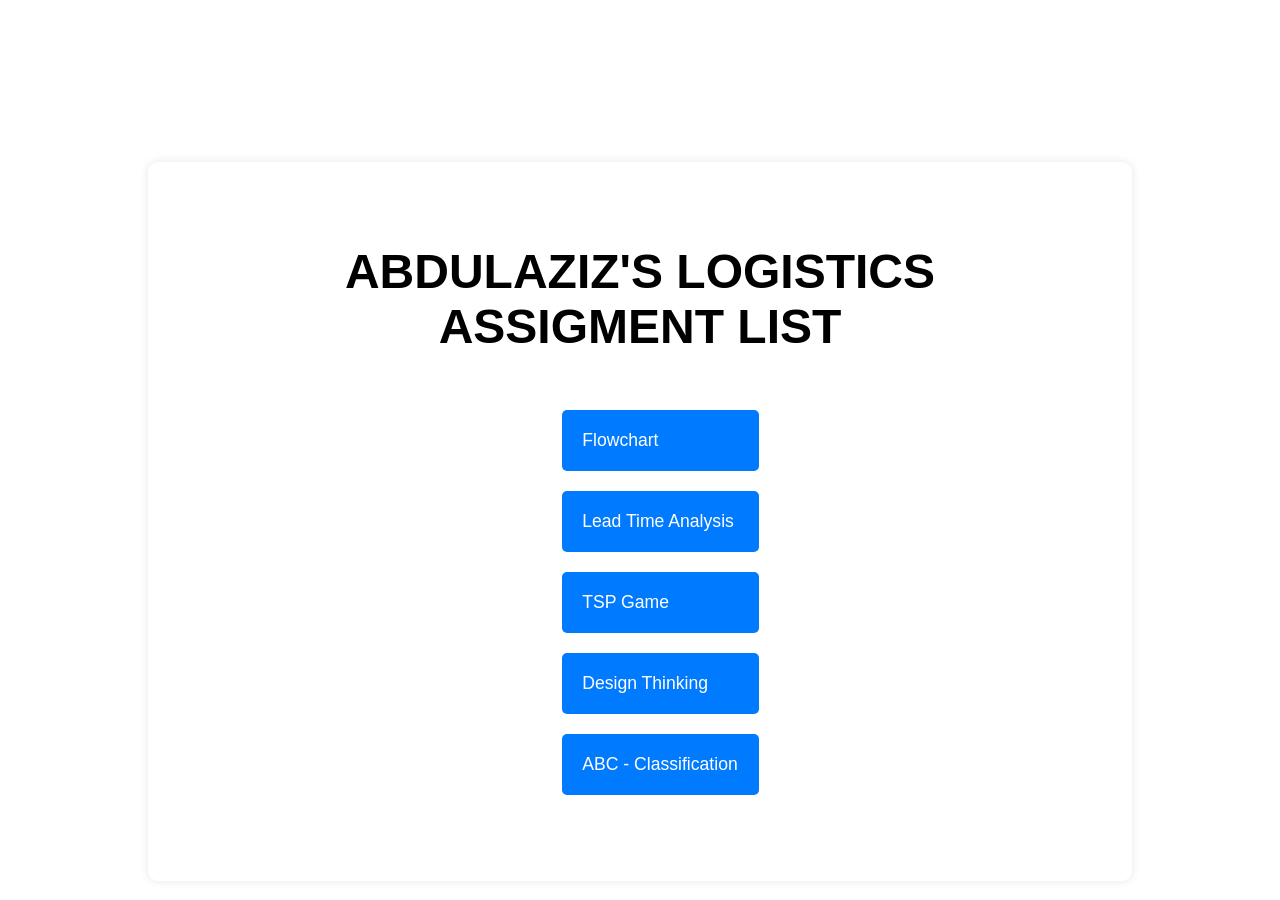
==== index.html @ b00351d9 "Update index.html" ====
<!doctype html>
<html lang="en">
  <head>
    <meta charset="UTF-8" />
    <meta name="viewport" content="width=device-width, initial-scale=1.0" />
    <link rel="stylesheet" href="style.css" />
    <title>Logistics</title>
  </head>
  <body>
    <div class="video-background">
      <video autoplay muted loop id="background-video">
       <source src="logisticsVideo.mp4" type="video/mp4">
      
      </video>
    </div>
    <div class="container">
      <h1>ABDULAZIZ'S LOGISTICS ASSIGMENT LIST</h1>
      <ul class="assigments">
        <li> <a href="https://abdulaziz-abdukhalimov.github.io/flowchart-/" target="_blank" >Flowchart</a> </li>
        <li> <a href ="https://abdulaziz-abdukhalimov.github.io/abdulaziz-leadTime/" target="_blank">Lead Time Analysis</a> </li>
        <li> <a href ="https://shavkatjony.github.io/tsp.11/" target="_blank">TSP Game</a> </li>
        <li> <a href ="https://abdulaziz-abdukhalimov.github.io/designThinking/" target="_blank">Design Thinking</a> </li>
        <li> <a href ="https://docs.google.com/spreadsheets/d/173qX5OhX4kX2GZmHQiFAQlKsCDS4ZJIP/edit?usp=drive_link&ouid=103361880421656006871&rtpof=true&sd=true" target="_blank">ABC - Classification</a> </li>
      </ul>


      
<!--       <div class="file-choose">
        <form id="submit-form" method="post" action="/posted">
          <label for="file-input"></label>
          <input
            type="text"
            id="file-input"
            class="file-input"
            name="userInput"
            required
          />
          <button type="submit" class="submit-btn">Submit</button>
        </form>
      </div> -->
    </div>
<!--     <script src="./index.js"></script> -->
  </body>
</html>
---- style.css ----
body {
  font-family: Arial, Helvetica, sans-serif;
  scroll-behavior: smooth;
}
img {
  width: 100%;
  border-radius: 5px;
  object-fit: cover;
}

.container {
  display: flex;
  flex-direction: column;
  justify-content: center;
  align-items: center;
  max-width: 70%;
  margin: auto;
  background: white;
  padding: 50px;
  border-radius: 10px;
  box-shadow: 0px 0px 10px rgba(0, 0, 0, 0.1);
}
h1 {
  font-size: 3rem;
  margin-bottom: 20px;
  text-align: center;
}
.assigments li {
  display: flex;
  width: 80%;
  padding: 20px ;
  margin: 20px 0;
  background-color: #007bff;
  color: white;
  border: none;
  border-radius: 5px;
  font-size: 1.1rem;
  cursor: pointer;
  text-decoration: none;
  text-align: left;
}
a {
  text-decoration: none;
  color: white;
 
}
li:hover {
  background-color: #0056b3;
}
.file-choose {
  display: flex;
  position: relative;
  justify-content: left;
  align-items: flex-start;
  align-content: flex-start;
  background-color: #007bff;
}
.file-input {
  margin: 20px;
  border: 1px solid white;
  line-height: 5px;
  margin-right: 50px;
}

.submit-btn {
  width: 200px;
  padding: 10px;
  margin: 20px 0;
  background-color: #0557af;
  color: white;
  border: none;
  border-radius: 5px;
  font-size: 1.5rem;
  cursor: pointer;
  text-decoration: none;
  text-align: center;
  margin-right: 20px;
}

@media (max-width: 600px) {
  .container {
    width: 90%;
  }
}
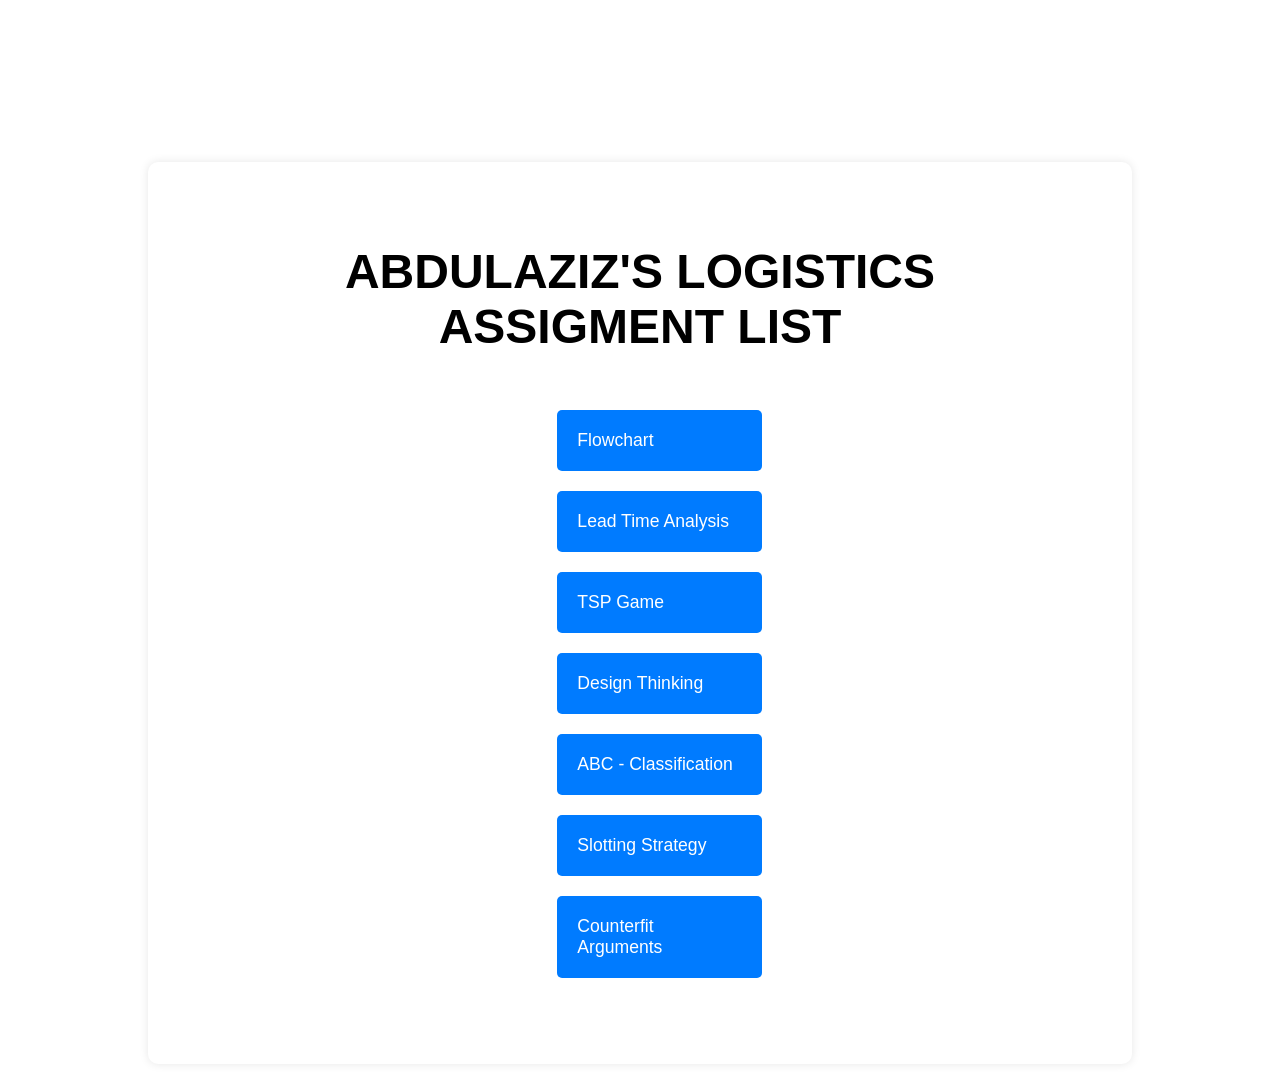
==== commit ecbf5eb1: "Update index.html" ====
--- a/index.html
+++ b/index.html
@@ -21,6 +21,8 @@
         <li> <a href ="https://shavkatjony.github.io/tsp.11/" target="_blank">TSP Game</a> </li>
         <li> <a href ="https://abdulaziz-abdukhalimov.github.io/designThinking/" target="_blank">Design Thinking</a> </li>
         <li> <a href ="https://docs.google.com/spreadsheets/d/173qX5OhX4kX2GZmHQiFAQlKsCDS4ZJIP/edit?usp=drive_link&ouid=103361880421656006871&rtpof=true&sd=true" target="_blank">ABC - Classification</a> </li>
+        <li> <a href ="https://docs.google.com/document/d/1gqtGYgJrscKg6ZsCKxm0VxTEk288y7ycyHZcVXuRoVQ/edit?usp=sharing" target="_blank">Slotting Strategy</a> </li>
+        <li> <a href ="https://docs.google.com/document/d/1TE919IEcwGS_mQHoa43oX4KmPOUbO2k_vUcpFlzio5s/edit?usp=sharing" target="_blank">Counterfit Arguments</a> </li>
       </ul>
 
 
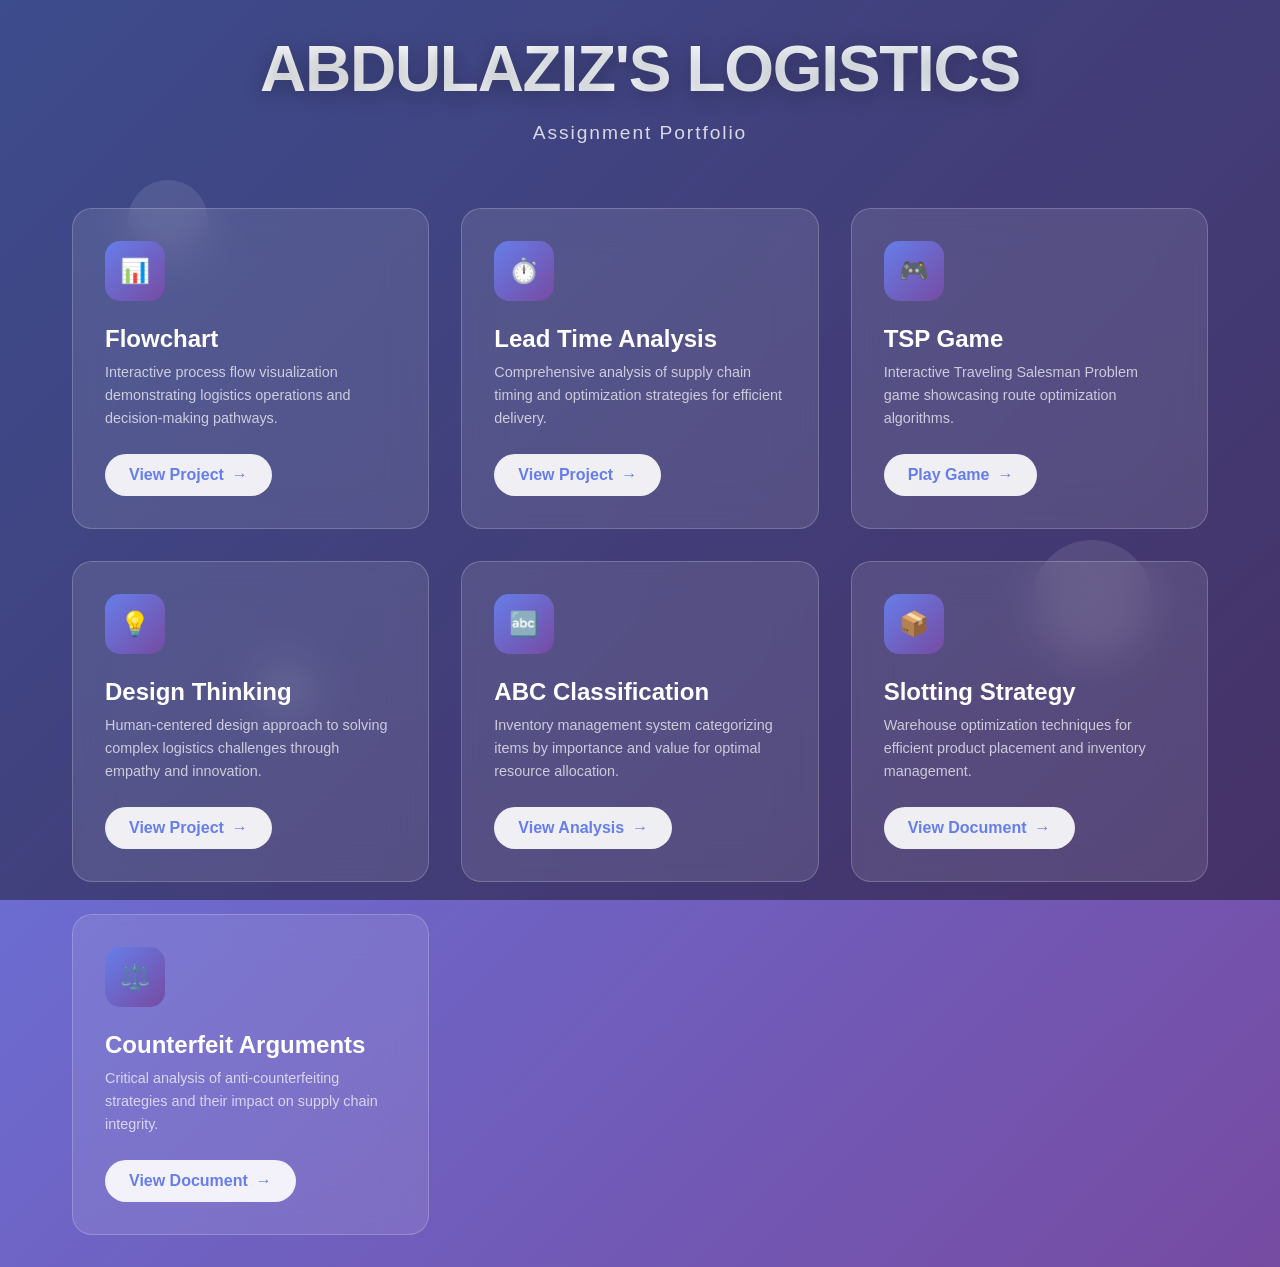
==== commit 25e894ed: "Update index.html" ====
--- a/index.html
+++ b/index.html
@@ -1,46 +1,345 @@
 <!doctype html>
 <html lang="en">
-  <head>
+<head>
     <meta charset="UTF-8" />
     <meta name="viewport" content="width=device-width, initial-scale=1.0" />
-    <link rel="stylesheet" href="style.css" />
-    <title>Logistics</title>
-  </head>
-  <body>
+    <title>Abdulaziz's Logistics Portfolio</title>
+    <style>
+        * {
+            margin: 0;
+            padding: 0;
+            box-sizing: border-box;
+        }
+
+        body {
+            font-family: 'Inter', -apple-system, BlinkMacSystemFont, 'Segoe UI', Roboto, sans-serif;
+            background: linear-gradient(135deg, #667eea 0%, #764ba2 100%);
+            min-height: 100vh;
+            overflow-x: hidden;
+        }
+
+        .video-background {
+            position: fixed;
+            top: 0;
+            left: 0;
+            width: 100%;
+            height: 100%;
+            z-index: -2;
+            opacity: 0.3;
+        }
+
+        #background-video {
+            width: 100%;
+            height: 100%;
+            object-fit: cover;
+        }
+
+        .overlay {
+            position: fixed;
+            top: 0;
+            left: 0;
+            width: 100%;
+            height: 100%;
+            background: rgba(0, 0, 0, 0.4);
+            z-index: -1;
+        }
+
+        .container {
+            max-width: 1200px;
+            margin: 0 auto;
+            padding: 2rem;
+            position: relative;
+            z-index: 1;
+        }
+
+        .header {
+            text-align: center;
+            margin-bottom: 4rem;
+            animation: fadeInUp 1s ease-out;
+        }
+
+        .main-title {
+            font-size: clamp(2.5rem, 6vw, 4rem);
+            font-weight: 800;
+            background: linear-gradient(135deg, #ffffff, #f0f8ff);
+            -webkit-background-clip: text;
+            -webkit-text-fill-color: transparent;
+            background-clip: text;
+            text-shadow: 0 4px 20px rgba(0, 0, 0, 0.3);
+            margin-bottom: 1rem;
+            letter-spacing: -0.02em;
+        }
+
+        .subtitle {
+            font-size: 1.2rem;
+            color: rgba(255, 255, 255, 0.8);
+            font-weight: 300;
+            letter-spacing: 0.1em;
+        }
+
+        .assignments-grid {
+            display: grid;
+            grid-template-columns: repeat(auto-fit, minmax(350px, 1fr));
+            gap: 2rem;
+            margin-top: 3rem;
+        }
+
+        .assignment-card {
+            background: rgba(255, 255, 255, 0.1);
+            backdrop-filter: blur(20px);
+            border-radius: 20px;
+            padding: 2rem;
+            border: 1px solid rgba(255, 255, 255, 0.2);
+            transition: all 0.4s cubic-bezier(0.175, 0.885, 0.32, 1.275);
+            position: relative;
+            overflow: hidden;
+            cursor: pointer;
+            animation: fadeInUp 1s ease-out;
+        }
+
+        .assignment-card:nth-child(1) { animation-delay: 0.1s; }
+        .assignment-card:nth-child(2) { animation-delay: 0.2s; }
+        .assignment-card:nth-child(3) { animation-delay: 0.3s; }
+        .assignment-card:nth-child(4) { animation-delay: 0.4s; }
+        .assignment-card:nth-child(5) { animation-delay: 0.5s; }
+        .assignment-card:nth-child(6) { animation-delay: 0.6s; }
+        .assignment-card:nth-child(7) { animation-delay: 0.7s; }
+
+        .assignment-card::before {
+            content: '';
+            position: absolute;
+            top: 0;
+            left: -100%;
+            width: 100%;
+            height: 100%;
+            background: linear-gradient(90deg, transparent, rgba(255, 255, 255, 0.1), transparent);
+            transition: left 0.5s;
+        }
+
+        .assignment-card:hover::before {
+            left: 100%;
+        }
+
+        .assignment-card:hover {
+            transform: translateY(-10px) scale(1.02);
+            background: rgba(255, 255, 255, 0.2);
+            border-color: rgba(255, 255, 255, 0.4);
+            box-shadow: 0 20px 40px rgba(0, 0, 0, 0.3);
+        }
+
+        .card-icon {
+            width: 60px;
+            height: 60px;
+            border-radius: 15px;
+            background: linear-gradient(135deg, #667eea, #764ba2);
+            display: flex;
+            align-items: center;
+            justify-content: center;
+            margin-bottom: 1.5rem;
+            transition: all 0.3s ease;
+            font-size: 1.5rem;
+        }
+
+        .assignment-card:hover .card-icon {
+            transform: rotate(360deg) scale(1.1);
+            background: linear-gradient(135deg, #764ba2, #667eea);
+        }
+
+        .card-title {
+            font-size: 1.5rem;
+            font-weight: 700;
+            color: white;
+            margin-bottom: 0.5rem;
+            transition: color 0.3s ease;
+        }
+
+        .assignment-card:hover .card-title {
+            color: #f0f8ff;
+        }
+
+        .card-description {
+            color: rgba(255, 255, 255, 0.7);
+            font-size: 0.9rem;
+            line-height: 1.6;
+            margin-bottom: 1.5rem;
+        }
+
+        .card-link {
+            display: inline-flex;
+            align-items: center;
+            color: #667eea;
+            text-decoration: none;
+            font-weight: 600;
+            transition: all 0.3s ease;
+            background: rgba(255, 255, 255, 0.9);
+            padding: 0.75rem 1.5rem;
+            border-radius: 50px;
+            backdrop-filter: blur(10px);
+        }
+
+        .card-link:hover {
+            background: white;
+            transform: translateX(5px);
+            box-shadow: 0 10px 20px rgba(0, 0, 0, 0.2);
+        }
+
+        .card-link::after {
+            content: '→';
+            margin-left: 0.5rem;
+            transition: transform 0.3s ease;
+        }
+
+        .card-link:hover::after {
+            transform: translateX(5px);
+        }
+
+        .floating-shapes {
+            position: fixed;
+            top: 0;
+            left: 0;
+            width: 100%;
+            height: 100%;
+            pointer-events: none;
+            z-index: 0;
+        }
+
+        .shape {
+            position: absolute;
+            background: rgba(255, 255, 255, 0.1);
+            border-radius: 50%;
+            animation: float 20s infinite linear;
+        }
+
+        .shape:nth-child(1) {
+            width: 80px;
+            height: 80px;
+            top: 20%;
+            left: 10%;
+            animation-delay: 0s;
+        }
+
+        .shape:nth-child(2) {
+            width: 120px;
+            height: 120px;
+            top: 60%;
+            right: 10%;
+            animation-delay: 5s;
+        }
+
+        .shape:nth-child(3) {
+            width: 60px;
+            height: 60px;
+            bottom: 20%;
+            left: 20%;
+            animation-delay: 10s;
+        }
+
+        @keyframes float {
+            0%, 100% {
+                transform: translateY(0px) rotate(0deg);
+            }
+            50% {
+                transform: translateY(-20px) rotate(180deg);
+            }
+        }
+
+        @keyframes fadeInUp {
+            from {
+                opacity: 0;
+                transform: translateY(30px);
+            }
+            to {
+                opacity: 1;
+                transform: translateY(0);
+            }
+        }
+
+        @media (max-width: 768px) {
+            .container {
+                padding: 1rem;
+            }
+            
+            .assignments-grid {
+                grid-template-columns: 1fr;
+                gap: 1.5rem;
+            }
+            
+            .assignment-card {
+                padding: 1.5rem;
+            }
+        }
+    </style>
+</head>
+<body>
     <div class="video-background">
-      <video autoplay muted loop id="background-video">
-       <source src="logisticsVideo.mp4" type="video/mp4">
-      
-      </video>
+        <video autoplay muted loop id="background-video">
+            <source src="logisticsVideo.mp4" type="video/mp4">
+        </video>
     </div>
+    <div class="overlay"></div>
+    
+    <div class="floating-shapes">
+        <div class="shape"></div>
+        <div class="shape"></div>
+        <div class="shape"></div>
+    </div>
+
     <div class="container">
-      <h1>ABDULAZIZ'S LOGISTICS ASSIGMENT LIST</h1>
-      <ul class="assigments">
-        <li> <a href="https://abdulaziz-abdukhalimov.github.io/flowchart-/" target="_blank" >Flowchart</a> </li>
-        <li> <a href ="https://abdulaziz-abdukhalimov.github.io/abdulaziz-leadTime/" target="_blank">Lead Time Analysis</a> </li>
-        <li> <a href ="https://shavkatjony.github.io/tsp.11/" target="_blank">TSP Game</a> </li>
-        <li> <a href ="https://abdulaziz-abdukhalimov.github.io/designThinking/" target="_blank">Design Thinking</a> </li>
-        <li> <a href ="https://docs.google.com/spreadsheets/d/173qX5OhX4kX2GZmHQiFAQlKsCDS4ZJIP/edit?usp=drive_link&ouid=103361880421656006871&rtpof=true&sd=true" target="_blank">ABC - Classification</a> </li>
-        <li> <a href ="https://docs.google.com/document/d/1gqtGYgJrscKg6ZsCKxm0VxTEk288y7ycyHZcVXuRoVQ/edit?usp=sharing" target="_blank">Slotting Strategy</a> </li>
-        <li> <a href ="https://docs.google.com/document/d/1TE919IEcwGS_mQHoa43oX4KmPOUbO2k_vUcpFlzio5s/edit?usp=sharing" target="_blank">Counterfit Arguments</a> </li>
-      </ul>
-
-
-      
-<!--       <div class="file-choose">
-        <form id="submit-form" method="post" action="/posted">
-          <label for="file-input"></label>
-          <input
-            type="text"
-            id="file-input"
-            class="file-input"
-            name="userInput"
-            required
-          />
-          <button type="submit" class="submit-btn">Submit</button>
-        </form>
-      </div> -->
+        <div class="header">
+            <h1 class="main-title">ABDULAZIZ'S LOGISTICS</h1>
+            <p class="subtitle">Assignment Portfolio</p>
+        </div>
+
+        <div class="assignments-grid">
+            <div class="assignment-card">
+                <div class="card-icon">📊</div>
+                <h3 class="card-title">Flowchart</h3>
+                <p class="card-description">Interactive process flow visualization demonstrating logistics operations and decision-making pathways.</p>
+                <a href="https://abdulaziz-abdukhalimov.github.io/flowchart-/" target="_blank" class="card-link">View Project</a>
+            </div>
+
+            <div class="assignment-card">
+                <div class="card-icon">⏱️</div>
+                <h3 class="card-title">Lead Time Analysis</h3>
+                <p class="card-description">Comprehensive analysis of supply chain timing and optimization strategies for efficient delivery.</p>
+                <a href="https://abdulaziz-abdukhalimov.github.io/abdulaziz-leadTime/" target="_blank" class="card-link">View Project</a>
+            </div>
+
+            <div class="assignment-card">
+                <div class="card-icon">🎮</div>
+                <h3 class="card-title">TSP Game</h3>
+                <p class="card-description">Interactive Traveling Salesman Problem game showcasing route optimization algorithms.</p>
+                <a href="https://shavkatjony.github.io/tsp.11/" target="_blank" class="card-link">Play Game</a>
+            </div>
+
+            <div class="assignment-card">
+                <div class="card-icon">💡</div>
+                <h3 class="card-title">Design Thinking</h3>
+                <p class="card-description">Human-centered design approach to solving complex logistics challenges through empathy and innovation.</p>
+                <a href="https://abdulaziz-abdukhalimov.github.io/designThinking/" target="_blank" class="card-link">View Project</a>
+            </div>
+
+            <div class="assignment-card">
+                <div class="card-icon">🔤</div>
+                <h3 class="card-title">ABC Classification</h3>
+                <p class="card-description">Inventory management system categorizing items by importance and value for optimal resource allocation.</p>
+                <a href="https://docs.google.com/spreadsheets/d/173qX5OhX4kX2GZmHQiFAQlKsCDS4ZJIP/edit?usp=drive_link&ouid=103361880421656006871&rtpof=true&sd=true" target="_blank" class="card-link">View Analysis</a>
+            </div>
+
+            <div class="assignment-card">
+                <div class="card-icon">📦</div>
+                <h3 class="card-title">Slotting Strategy</h3>
+                <p class="card-description">Warehouse optimization techniques for efficient product placement and inventory management.</p>
+                <a href="https://docs.google.com/document/d/1gqtGYgJrscKg6ZsCKxm0VxTEk288y7ycyHZcVXuRoVQ/edit?usp=sharing" target="_blank" class="card-link">View Document</a>
+            </div>
+
+            <div class="assignment-card">
+                <div class="card-icon">⚖️</div>
+                <h3 class="card-title">Counterfeit Arguments</h3>
+                <p class="card-description">Critical analysis of anti-counterfeiting strategies and their impact on supply chain integrity.</p>
+                <a href="https://docs.google.com/document/d/1TE919IEcwGS_mQHoa43oX4KmPOUbO2k_vUcpFlzio5s/edit?usp=sharing" target="_blank" class="card-link">View Document</a>
+            </div>
+        </div>
     </div>
-<!--     <script src="./index.js"></script> -->
-  </body>
+</body>
 </html>
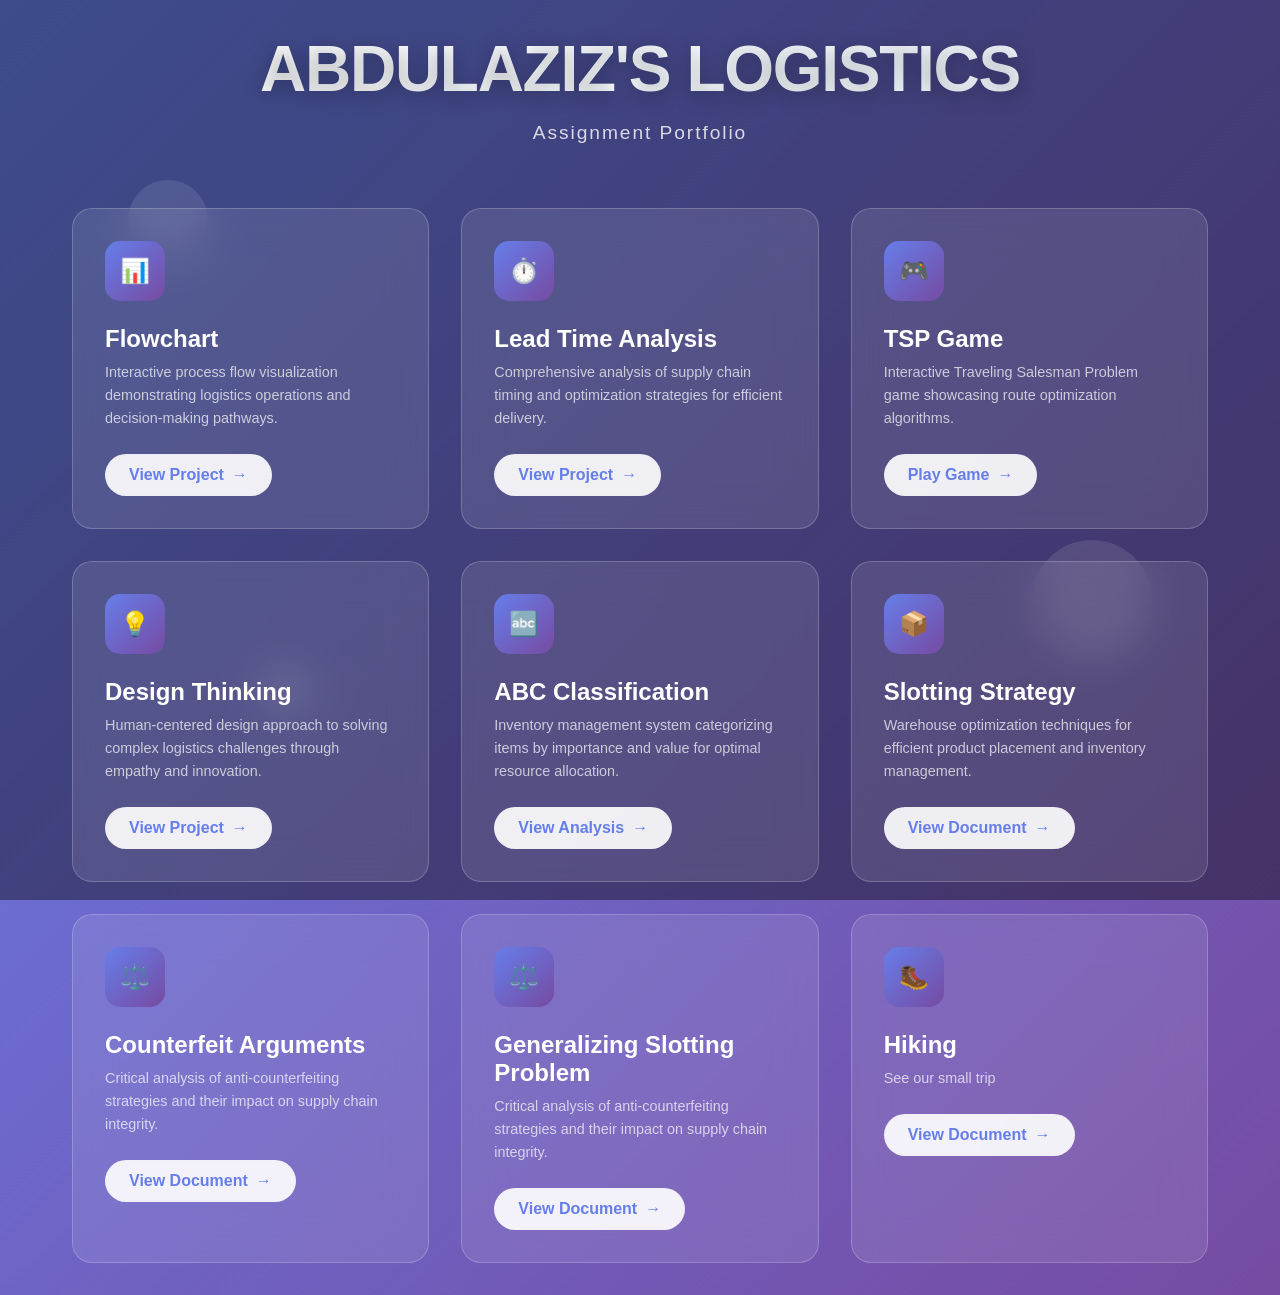
==== commit 6c8a6931: "Update index.html" ====
--- a/index.html
+++ b/index.html
@@ -316,7 +316,7 @@
                 <div class="card-icon">💡</div>
                 <h3 class="card-title">Design Thinking</h3>
                 <p class="card-description">Human-centered design approach to solving complex logistics challenges through empathy and innovation.</p>
-                <a href="https://abdulaziz-abdukhalimov.github.io/designThinking/" target="_blank" class="card-link">View Project</a>
+                <a href="https://docs.google.com/document/d/1f1piKxpJz_M-Y0SGjp9jxiMK0LNT1KGpxC5vAj-SLcM/edit?usp=sharing" target="_blank" class="card-link">View Project</a>
             </div>
 
             <div class="assignment-card">
@@ -339,6 +339,20 @@
                 <p class="card-description">Critical analysis of anti-counterfeiting strategies and their impact on supply chain integrity.</p>
                 <a href="https://docs.google.com/document/d/1TE919IEcwGS_mQHoa43oX4KmPOUbO2k_vUcpFlzio5s/edit?usp=sharing" target="_blank" class="card-link">View Document</a>
             </div>
+
+             <div class="assignment-card">
+                <div class="card-icon">⚖️</div>
+                <h3 class="card-title">Generalizing Slotting Problem</h3>
+                <p class="card-description">Critical analysis of anti-counterfeiting strategies and their impact on supply chain integrity.</p>
+                <a href="https://docs.google.com/document/d/1ZFMKwTCrSubnTykhRzb_TJ6fKmZQ_PClmvtlX7aRyjE/edit?usp=sharing" target="_blank" class="card-link">View Document</a>
+            </div>
+
+            <div class="assignment-card">
+                <div class="card-icon">🥾</div>
+                <h3 class="card-title">Hiking</h3>
+                <p class="card-description">See our small trip </p>
+                <a href="https://docs.google.com/presentation/d/1fqAFhefTRJF1yGuun-FGc0AAQJO52-S6w3sSeqwIrow/edit?usp=drive_link" target="_blank" class="card-link">View Document</a>
+            </div>
         </div>
     </div>
 </body>
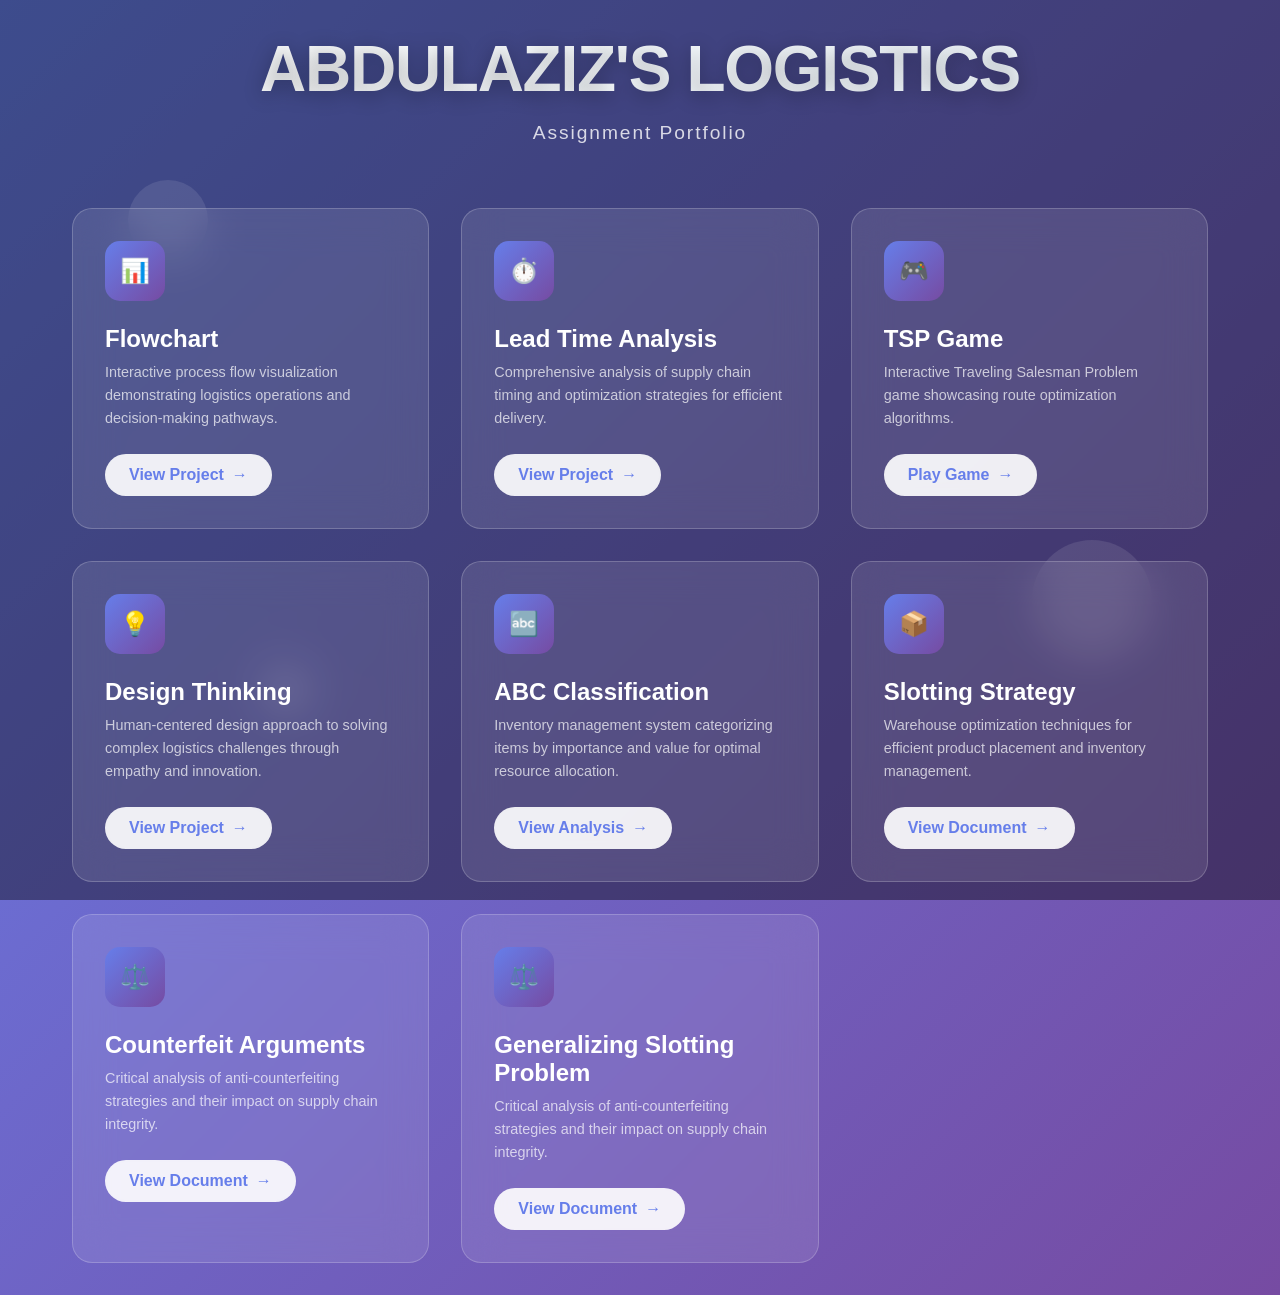
==== commit 8006e860: "Update index.html" ====
--- a/index.html
+++ b/index.html
@@ -347,12 +347,7 @@
                 <a href="https://docs.google.com/document/d/1ZFMKwTCrSubnTykhRzb_TJ6fKmZQ_PClmvtlX7aRyjE/edit?usp=sharing" target="_blank" class="card-link">View Document</a>
             </div>
 
-            <div class="assignment-card">
-                <div class="card-icon">🥾</div>
-                <h3 class="card-title">Hiking</h3>
-                <p class="card-description">See our small trip </p>
-                <a href="https://docs.google.com/presentation/d/1fqAFhefTRJF1yGuun-FGc0AAQJO52-S6w3sSeqwIrow/edit?usp=drive_link" target="_blank" class="card-link">View Document</a>
-            </div>
+           
         </div>
     </div>
 </body>
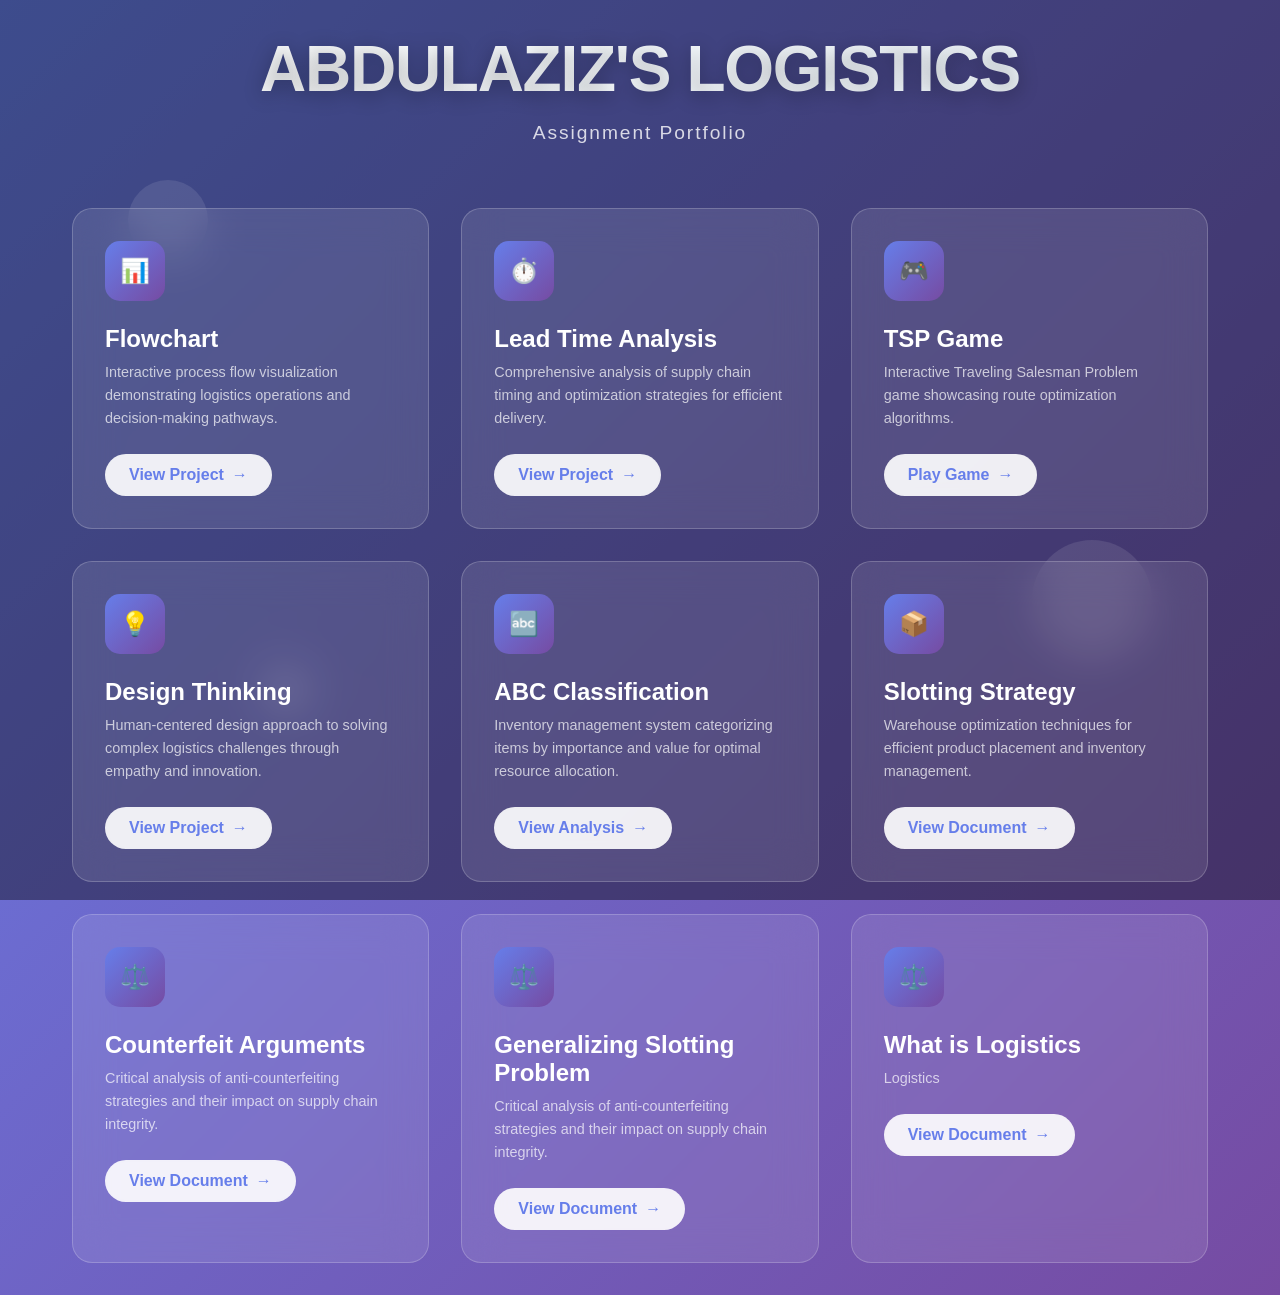
==== commit d18165d1: "Update index.html" ====
--- a/index.html
+++ b/index.html
@@ -347,6 +347,13 @@
                 <a href="https://docs.google.com/document/d/1ZFMKwTCrSubnTykhRzb_TJ6fKmZQ_PClmvtlX7aRyjE/edit?usp=sharing" target="_blank" class="card-link">View Document</a>
             </div>
 
+            <div class="assignment-card">
+                <div class="card-icon">⚖️</div>
+                <h3 class="card-title">What is Logistics</h3>
+                <p class="card-description">Logistics</p>
+                <a href="./whatsLogs.html" target="_blank" class="card-link">View Document</a>
+            </div>
+
            
         </div>
     </div>
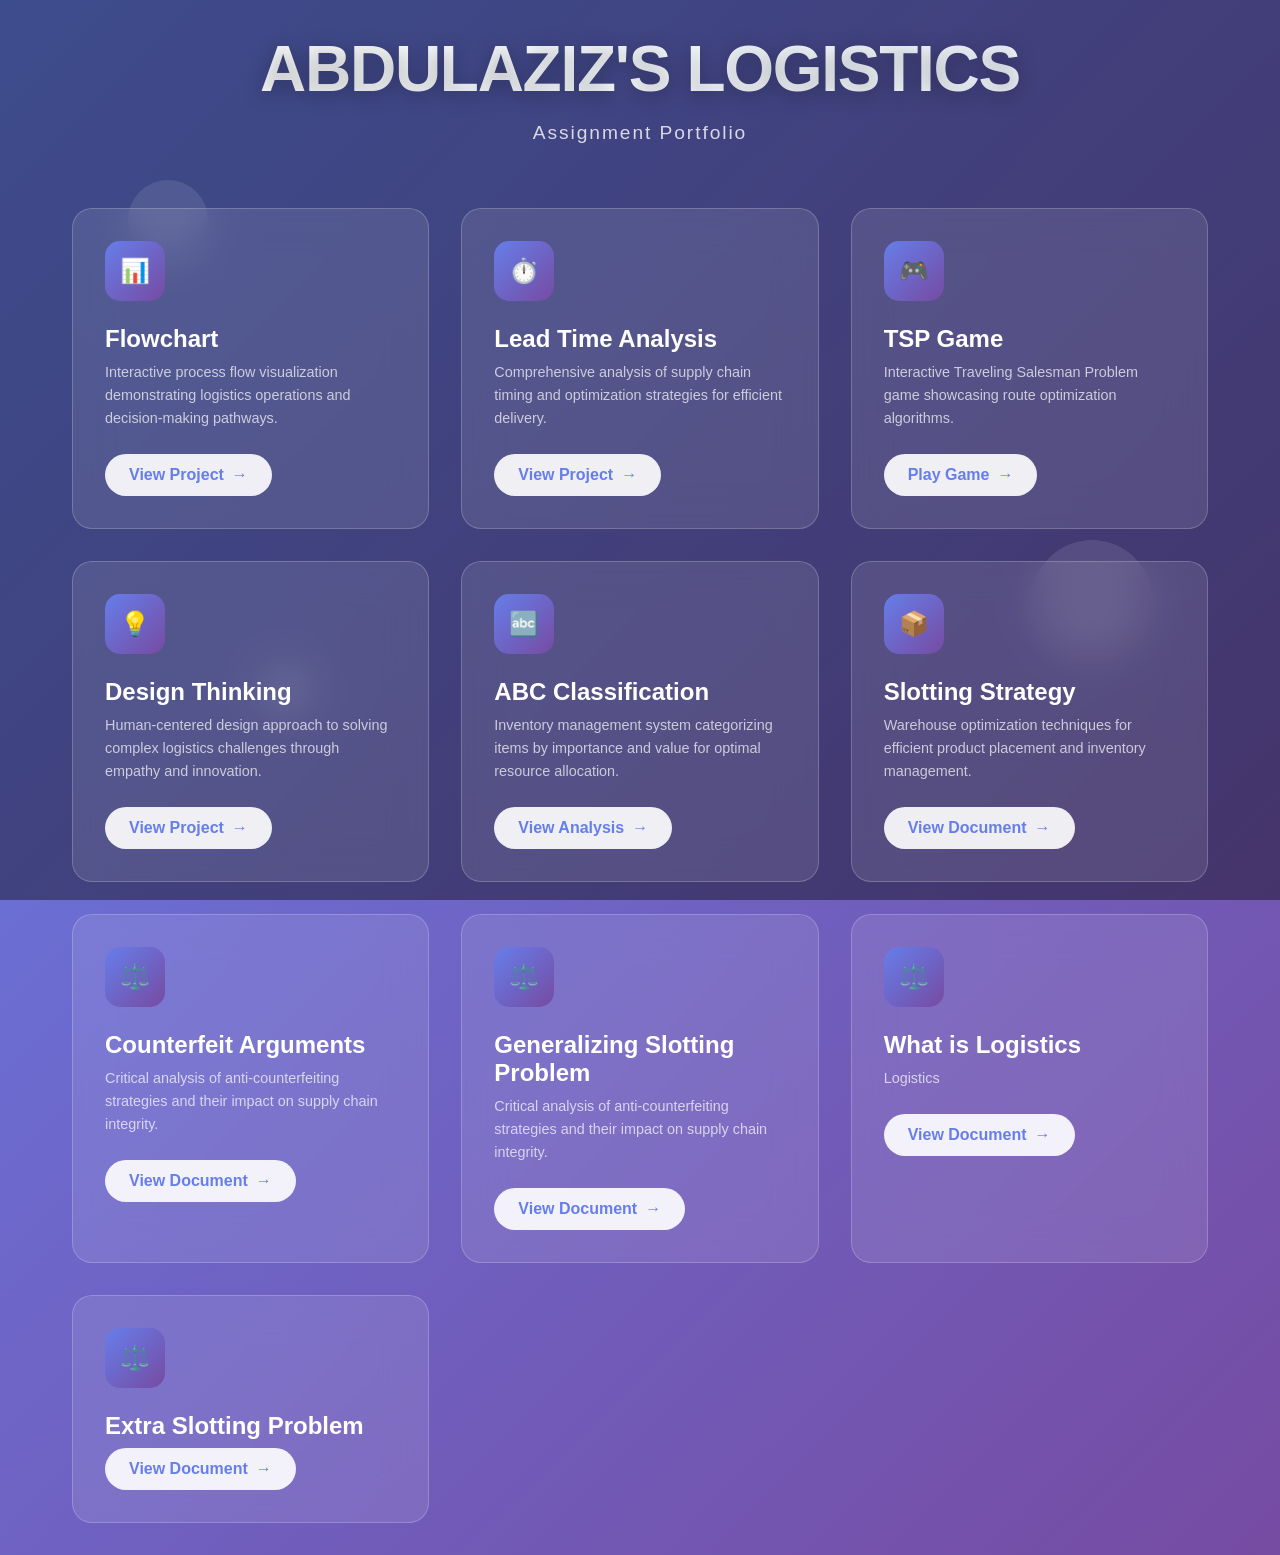
==== commit e71e3438: "Update index.html" ====
--- a/index.html
+++ b/index.html
@@ -351,7 +351,13 @@
                 <div class="card-icon">⚖️</div>
                 <h3 class="card-title">What is Logistics</h3>
                 <p class="card-description">Logistics</p>
-                <a href="./whatsLogs.html" target="_blank" class="card-link">View Document</a>
+                <a href="whatslogis.html" target="_blank" class="card-link">View Document</a>
+            </div>
+
+            <div class="assignment-card">
+                <div class="card-icon">⚖️</div>
+                <h3 class="card-title">Extra Slotting Problem</h3>
+                <a href="slottingprob.html" target="_blank" class="card-link">View Document</a>
             </div>
 
            
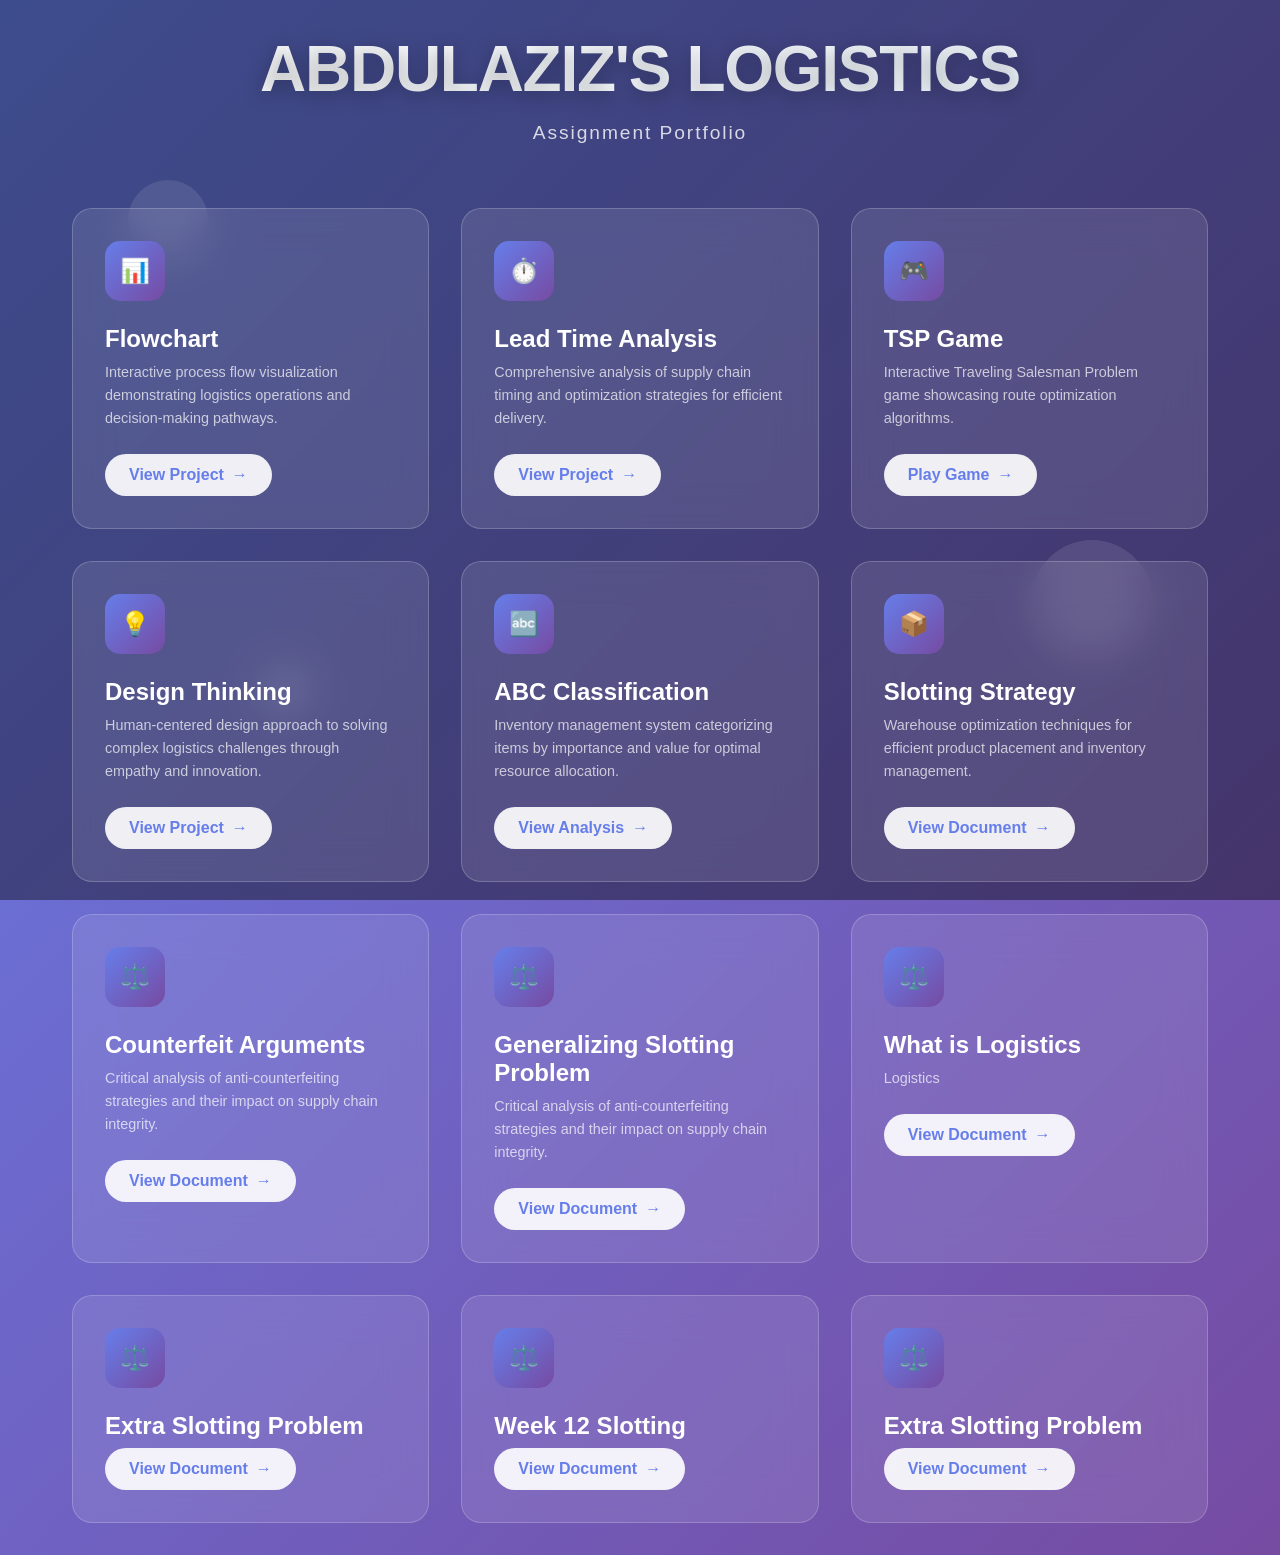
==== commit 394b4b80: "Update index.html" ====
--- a/index.html
+++ b/index.html
@@ -360,6 +360,18 @@
                 <a href="slottingprob.html" target="_blank" class="card-link">View Document</a>
             </div>
 
+             <div class="assignment-card">
+                <div class="card-icon">⚖️</div>
+                <h3 class="card-title">Week 12 Slotting</h3>
+                <a href="12week.html" target="_blank" class="card-link">View Document</a>
+            </div>
+
+             <div class="assignment-card">
+                <div class="card-icon">⚖️</div>
+                <h3 class="card-title">Extra Slotting Problem</h3>
+                <a href="designthink.html" target="_blank" class="card-link">View Document</a>
+            </div>
+
            
         </div>
     </div>
